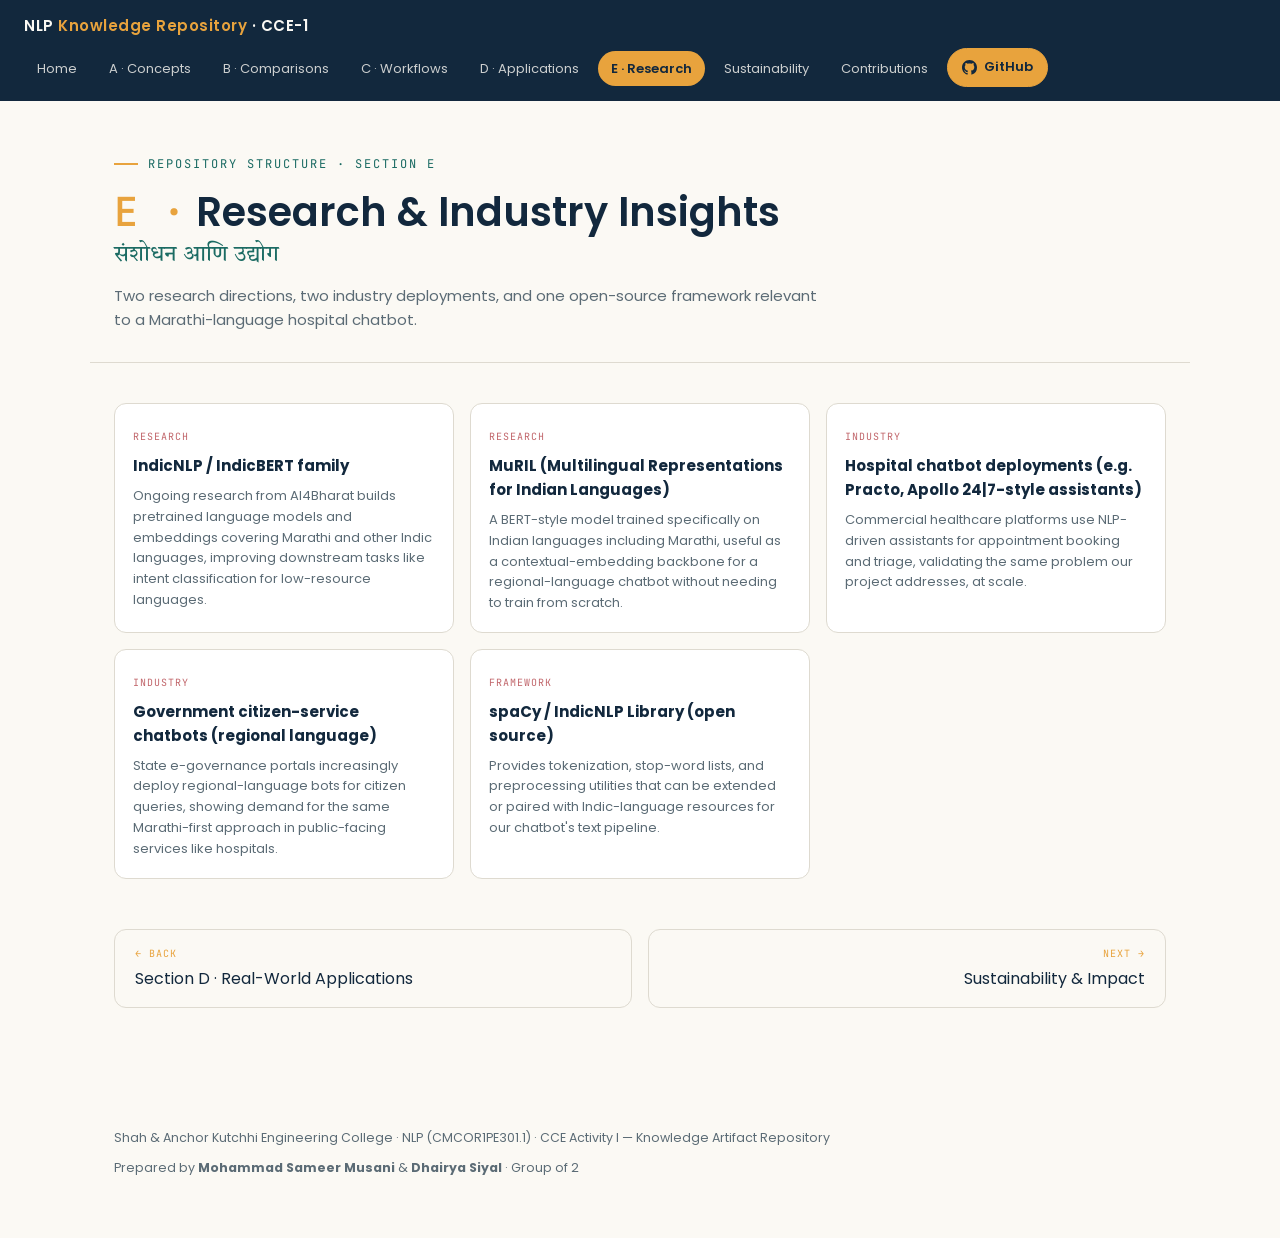
==== section-e.html @ 00bf5fa3 "Add files via upload" ====
<!DOCTYPE html>
<html lang="en">
<head>
<meta charset="UTF-8">
<meta name="viewport" content="width=device-width, initial-scale=1.0">
<title>Section E · Research &amp; Industry Insights — NLP Knowledge Repository</title>
<link rel="preconnect" href="https://fonts.googleapis.com">
<link href="https://fonts.googleapis.com/css2?family=Tiro+Devanagari+Marathi&family=Poppins:wght@300;400;500;600;700&family=JetBrains+Mono:wght@400;500;600&display=swap" rel="stylesheet">
<link rel="stylesheet" href="style.css">
</head>
<body>

<nav class="topnav">
  <a href="index.html" class="brand">NLP <span>Knowledge Repository</span> · CCE-1</a>
  <button class="navtoggle">Menu</button>
  <ul>
    <li><a href="index.html" class="link">Home</a></li>
    <li><a href="section-a.html" class="link">A · Concepts</a></li>
    <li><a href="section-b.html" class="link">B · Comparisons</a></li>
    <li><a href="section-c.html" class="link">C · Workflows</a></li>
    <li><a href="section-d.html" class="link">D · Applications</a></li>
    <li><a href="section-e.html" class="link active">E · Research</a></li>
    <li><a href="sustainability.html" class="link">Sustainability</a></li>
    <li><a href="contribution.html" class="link">Contributions</a></li>
    <li><a href="https://github.com/musanisameer668-creator/NPL-HOSPITAL-CHATBOT" target="_blank" rel="noopener" class="gh-btn"><svg viewBox="0 0 16 16" fill="currentColor" xmlns="http://www.w3.org/2000/svg"><path d="M8 0C3.58 0 0 3.58 0 8c0 3.54 2.29 6.53 5.47 7.59.4.07.55-.17.55-.38 0-.19-.01-.82-.01-1.49-2.01.37-2.53-.49-2.69-.94-.09-.23-.48-.94-.82-1.13-.28-.15-.68-.52-.01-.53.63-.01 1.08.58 1.23.82.72 1.21 1.87.87 2.33.66.07-.52.28-.87.51-1.07-1.78-.2-3.64-.89-3.64-3.95 0-.87.31-1.59.82-2.15-.08-.2-.36-1.02.08-2.12 0 0 .67-.21 2.2.82.64-.18 1.32-.27 2-.27.68 0 1.36.09 2 .27 1.53-1.04 2.2-.82 2.2-.82.44 1.1.16 1.92.08 2.12.51.56.82 1.27.82 2.15 0 3.07-1.87 3.75-3.65 3.95.29.25.54.73.54 1.48 0 1.07-.01 1.93-.01 2.2 0 .21.15.46.55.38A8.01 8.01 0 0 0 16 8c0-4.42-3.58-8-8-8z"/></svg>GitHub</a></li>
  </ul>
</nav>

<div class="pagehead">
  <div class="eyebrow">Repository Structure · Section E</div>
  <h1><span class="sec-num">E ·</span>Research &amp; Industry Insights<span class="mr">संशोधन आणि उद्योग</span></h1>
  <p class="lede">Two research directions, two industry deployments, and one open-source framework relevant to a Marathi-language hospital chatbot.</p>
</div>

<main>

  <div class="research-grid">
    <div class="rcard">
      <span class="tag">Research</span>
      <h4>IndicNLP / IndicBERT family</h4>
      <p>Ongoing research from AI4Bharat builds pretrained language models and embeddings covering Marathi and other Indic languages, improving downstream tasks like intent classification for low-resource languages.</p>
    </div>
    <div class="rcard">
      <span class="tag">Research</span>
      <h4>MuRIL (Multilingual Representations for Indian Languages)</h4>
      <p>A BERT-style model trained specifically on Indian languages including Marathi, useful as a contextual-embedding backbone for a regional-language chatbot without needing to train from scratch.</p>
    </div>
    <div class="rcard">
      <span class="tag">Industry</span>
      <h4>Hospital chatbot deployments (e.g. Practo, Apollo 24|7-style assistants)</h4>
      <p>Commercial healthcare platforms use NLP-driven assistants for appointment booking and triage, validating the same problem our project addresses, at scale.</p>
    </div>
    <div class="rcard">
      <span class="tag">Industry</span>
      <h4>Government citizen-service chatbots (regional language)</h4>
      <p>State e-governance portals increasingly deploy regional-language bots for citizen queries, showing demand for the same Marathi-first approach in public-facing services like hospitals.</p>
    </div>
    <div class="rcard">
      <span class="tag">Framework</span>
      <h4>spaCy / IndicNLP Library (open source)</h4>
      <p>Provides tokenization, stop-word lists, and preprocessing utilities that can be extended or paired with Indic-language resources for our chatbot's text pipeline.</p>
    </div>
  </div>

  <div class="pagenav">
    <a class="prev" href="section-d.html"><span class="lbl">← Back</span>Section D · Real-World Applications</a>
    <a class="next" href="sustainability.html"><span class="lbl">Next →</span>Sustainability &amp; Impact</a>
  </div>

</main>

<footer>
  <div>Shah &amp; Anchor Kutchhi Engineering College · NLP (CMCOR1PE301.1) · CCE Activity I — Knowledge Artifact Repository</div>
  <div style="margin-top:10px;">Prepared by <strong>Mohammad Sameer Musani</strong> &amp; <strong>Dhairya Siyal</strong> · Group of 2</div>
</footer>

<script src="script.js"></script>
</body>
</html>
---- style.css ----
:root{
  --ink:#12283D;
  --paper:#FBF9F4;
  --marigold:#E8A33D;
  --teal:#1B6B63;
  --slate:#5B6B75;
  --rose:#C1666B;
  --line:#DEDAD0;
  --card:#FFFFFF;
}
*{box-sizing:border-box; margin:0; padding:0;}
html{scroll-behavior:smooth;}
body{
  background:var(--paper);
  color:var(--ink);
  font-family:'Poppins',sans-serif;
  line-height:1.6;
  font-weight:400;
}
.mr{font-family:'Tiro Devanagari Marathi', serif;}
.mono{font-family:'JetBrains Mono',monospace;}
a{color:inherit;}

/* ---------- NAV ---------- */
nav.topnav{
  position:sticky; top:0; z-index:50;
  background:var(--ink); color:var(--paper);
  padding:14px 24px; display:flex; align-items:center; justify-content:space-between;
  flex-wrap:wrap; gap:10px;
}
nav.topnav .brand{font-weight:600; letter-spacing:.5px; font-size:15px; text-decoration:none; white-space:nowrap;}
nav.topnav .brand span{color:var(--marigold);}
nav.topnav ul{list-style:none; display:flex; gap:6px; flex-wrap:wrap; align-items:center;}
nav.topnav a.link{
  color:var(--paper); text-decoration:none; font-size:13px; opacity:.8;
  padding:7px 12px; border-radius:20px; border:1px solid transparent;
}
nav.topnav a.link:hover{opacity:1; border-color:#2C4356;}
nav.topnav a.link.active{opacity:1; background:var(--marigold); color:var(--ink); font-weight:600;}
.navtoggle{display:none; background:none; border:1px solid #2C4356; color:var(--paper); border-radius:8px; padding:8px 12px; font-size:13px; cursor:pointer;}

.gh-btn{
  display:inline-flex; align-items:center; gap:7px;
  background:var(--marigold); color:var(--ink) !important; font-weight:600;
  padding:8px 14px; border-radius:20px; font-size:13px; text-decoration:none;
  border:1px solid var(--marigold); opacity:1 !important; white-space:nowrap;
}
.gh-btn:hover{background:#fff; border-color:#fff;}
.gh-btn svg{width:15px; height:15px; flex-shrink:0;}
@media(max-width:860px){ .gh-btn{width:100%; justify-content:center;} }

@media(max-width:860px){
  .navtoggle{display:block;}
  nav.topnav ul{display:none; width:100%; flex-direction:column; align-items:stretch; gap:4px; margin-top:10px;}
  nav.topnav ul.open{display:flex;}
  nav.topnav a.link{width:100%;}
}

/* ---------- PAGE HEADER (non-home pages) ---------- */
.pagehead{max-width:1100px; margin:0 auto; padding:54px 24px 30px; border-bottom:1px solid var(--line);}
.eyebrow{
  font-family:'JetBrains Mono',monospace; font-size:12px; letter-spacing:2px; text-transform:uppercase;
  color:var(--teal); margin-bottom:14px; display:flex; align-items:center; gap:10px;
}
.eyebrow::before{content:""; width:24px; height:2px; background:var(--marigold); display:inline-block;}
.pagehead h1{font-size:clamp(26px,4vw,40px); font-weight:600; line-height:1.2;}
.pagehead h1 .sec-num{color:var(--marigold); font-family:'JetBrains Mono',monospace; margin-right:10px;}
.pagehead h1 .mr{display:block; font-size:.55em; color:var(--teal); font-weight:400; margin-top:6px;}
.pagehead p.lede{margin-top:16px; max-width:720px; color:var(--slate); font-size:15px;}

/* ---------- HERO (home only) ---------- */
header.hero{
  padding:70px 24px 50px; max-width:1100px; margin:0 auto;
  border-bottom:1px solid var(--line);
}
h1.title{font-size:clamp(28px,4.5vw,46px); font-weight:600; line-height:1.15; max-width:820px;}
h1.title .mr{color:var(--teal); font-weight:400; display:block; font-size:.62em; margin-bottom:6px;}
.hero-sub{margin-top:20px; max-width:640px; color:var(--slate); font-size:16px;}
.hero-meta{display:flex; gap:28px; margin-top:34px; flex-wrap:wrap;}
.hero-meta div{font-size:13px;}
.hero-meta strong{display:block; font-family:'JetBrains Mono',monospace; font-size:12px; color:var(--teal); text-transform:uppercase; letter-spacing:1px; margin-bottom:4px;}

/* ---------- DEMO WIDGET (signature element) ---------- */
.demo{
  margin-top:44px; background:var(--ink); color:var(--paper); border-radius:14px;
  padding:28px; position:relative; overflow:hidden;
}
.demo::after{content:""; position:absolute; right:-40px; top:-40px; width:160px; height:160px; border-radius:50%; background:radial-gradient(circle, rgba(232,163,61,.25), transparent 70%);}
.demo h3{font-size:14px; font-family:'JetBrains Mono',monospace; letter-spacing:1px; text-transform:uppercase; color:var(--marigold); margin-bottom:6px;}
.demo p.desc{font-size:13px; color:#C9D3D8; margin-bottom:16px; max-width:560px;}
.demo input{
  width:100%; padding:12px 14px; border-radius:8px; border:1px solid #2C4356; background:#0E1F2E; color:var(--paper);
  font-family:'Tiro Devanagari Marathi',serif; font-size:16px; outline:none;
}
.demo input:focus{border-color:var(--marigold);}
.pipeline{display:flex; gap:10px; flex-wrap:wrap; margin-top:18px;}
.pipeline .stage{flex:1; min-width:150px; background:#0E1F2E; border:1px solid #2C4356; border-radius:8px; padding:10px 12px;}
.pipeline .stage h4{font-size:11px; font-family:'JetBrains Mono',monospace; color:var(--marigold); text-transform:uppercase; letter-spacing:1px; margin-bottom:8px;}
.pipeline .tokens{display:flex; flex-wrap:wrap; gap:6px; min-height:26px;}
.pipeline .tok{background:#1B3245; padding:3px 9px; border-radius:20px; font-size:12px; font-family:'Tiro Devanagari Marathi',serif;}

/* home section-links grid */
.sec-links{max-width:1100px; margin:0 auto; padding:50px 24px 70px; display:grid; grid-template-columns:repeat(auto-fit,minmax(230px,1fr)); gap:16px;}
.sec-links a{
  display:block; background:var(--card); border:1px solid var(--line); border-radius:12px; padding:22px;
  text-decoration:none; color:var(--ink); transition:.2s;
}
.sec-links a:hover{border-color:var(--teal); box-shadow:0 6px 20px rgba(18,40,61,.06); transform:translateY(-2px);}
.sec-links .letter{font-family:'JetBrains Mono',monospace; color:var(--marigold); font-size:13px; font-weight:600;}
.sec-links h3{margin:6px 0 6px; font-size:17px;}
.sec-links p{font-size:13px; color:var(--slate);}

/* ---------- SECTIONS / MAIN ---------- */
main{max-width:1100px; margin:0 auto; padding:40px 24px 80px;}

/* concept grid */
.grid{display:grid; grid-template-columns:repeat(auto-fill,minmax(300px,1fr)); gap:18px;}
.card{background:var(--card); border:1px solid var(--line); border-radius:12px; padding:20px; transition:.2s; }
.card:hover{border-color:var(--teal); box-shadow:0 6px 20px rgba(18,40,61,.06);}
.card h4{font-size:16px; margin-bottom:2px;}
.card .tag{font-family:'JetBrains Mono',monospace; font-size:10px; color:var(--teal); text-transform:uppercase; letter-spacing:1px;}
.card dl{margin-top:12px; font-size:13px;}
.card dt{font-weight:600; color:var(--ink); margin-top:9px;}
.card dt::before{content:"— ";}
.card dd{color:var(--slate); margin-left:0; margin-top:2px;}
.card .ex{background:#F3F0E8; border-left:3px solid var(--marigold); padding:8px 10px; margin-top:9px; font-size:12.5px; border-radius:0 6px 6px 0;}
.card .ex .mr{color:var(--ink);}

/* subgroup label */
.subgroup{font-family:'JetBrains Mono',monospace; font-size:12px; letter-spacing:1.5px; text-transform:uppercase; color:var(--slate); margin:34px 0 14px; display:flex; align-items:center; gap:10px;}
.subgroup:first-child{margin-top:0;}
.subgroup::after{content:""; flex:1; height:1px; background:var(--line);}

/* comparison tables */
.compare{margin-bottom:34px; border:1px solid var(--line); border-radius:12px; overflow:hidden;}
.compare .head{background:var(--ink); color:var(--paper); padding:14px 20px; font-weight:600; display:flex; justify-content:space-between; align-items:center; flex-wrap:wrap; gap:6px;}
.compare .head span{font-family:'JetBrains Mono',monospace; font-size:11px; color:var(--marigold);}
table{width:100%; border-collapse:collapse; font-size:13.5px;}
th,td{padding:12px 20px; text-align:left; vertical-align:top; border-top:1px solid var(--line);}
th{background:#F3F0E8; font-family:'JetBrains Mono',monospace; font-size:11px; text-transform:uppercase; letter-spacing:.5px; color:var(--teal);}
td:first-child, th:first-child{width:26%; font-weight:600; color:var(--slate);}

/* workflow */
.flow{display:flex; align-items:stretch; gap:0; flex-wrap:wrap; margin-bottom:30px;}
.flow .step{background:var(--card); border:1px solid var(--line); border-radius:10px; padding:14px 16px; flex:1; min-width:150px; position:relative;}
.flow .step .n{font-family:'JetBrains Mono',monospace; font-size:11px; color:var(--marigold); font-weight:600;}
.flow .step h5{font-size:13.5px; margin:4px 0 4px;}
.flow .step p{font-size:12px; color:var(--slate);}
.flow .arrow{display:flex; align-items:center; justify-content:center; width:26px; color:var(--teal); font-size:18px;}
.flow-title{font-weight:600; margin-bottom:12px; font-size:15px;}

/* applications */
.app-row{display:grid; grid-template-columns:180px 1fr; gap:20px; padding:18px 0; border-top:1px solid var(--line);}
.app-row:first-of-type{border-top:none;}
.app-row h4{font-size:15px;}
.app-row .mr{color:var(--teal); font-size:12px; display:block; margin-top:2px;}
.app-row ul{margin-left:18px; font-size:13.5px; color:var(--slate);}
.app-row li{margin-bottom:4px;}

/* research */
.research-grid{display:grid; grid-template-columns:repeat(auto-fit,minmax(260px,1fr)); gap:16px;}
.rcard{background:var(--card); border:1px solid var(--line); border-radius:12px; padding:18px;}
.rcard .tag{font-family:'JetBrains Mono',monospace; font-size:10px; color:var(--rose); text-transform:uppercase; letter-spacing:1px;}
.rcard h4{margin:6px 0 8px; font-size:15px;}
.rcard p{font-size:13px; color:var(--slate);}

/* sustainability */
.sustain{background:var(--teal); color:var(--paper); border-radius:14px; padding:32px;}
.sustain h3{font-size:18px; margin-bottom:12px;}
.sustain p{font-size:14px; color:#DCEAE7; margin-bottom:12px;}
.sustain ul{margin:14px 0 0 18px; font-size:13.5px; color:#DCEAE7;}
.sustain li{margin-bottom:6px;}

/* contribution */
.contrib-table th, .contrib-table td{font-size:13px;}
.reflection{background:#F3F0E8; border-radius:12px; padding:22px; margin-top:20px; font-size:14px; color:var(--ink);}
.reflection h4{margin-bottom:10px;}
.reflection textarea{
  width:100%; min-height:120px; margin-top:10px; padding:12px; border-radius:8px; border:1px solid var(--line);
  font-family:'Poppins',sans-serif; font-size:13.5px; resize:vertical; background:#fff;
}

/* prev/next page footer nav */
.pagenav{display:flex; justify-content:space-between; gap:16px; margin-top:50px; flex-wrap:wrap;}
.pagenav a{
  flex:1; min-width:220px; border:1px solid var(--line); border-radius:12px; padding:16px 20px; text-decoration:none; color:var(--ink);
  transition:.2s;
}
.pagenav a:hover{border-color:var(--teal);}
.pagenav a.next{text-align:right;}
.pagenav .lbl{font-family:'JetBrains Mono',monospace; font-size:10px; color:var(--marigold); text-transform:uppercase; letter-spacing:1px; display:block; margin-bottom:4px;}

/* footer */
footer{padding:40px 24px 60px; max-width:1100px; margin:0 auto; color:var(--slate); font-size:12.5px;}
footer .decl{border-top:1px solid var(--line); margin-top:24px; padding-top:20px;}

@media(max-width:640px){
  .app-row{grid-template-columns:1fr;}
  td:first-child, th:first-child{width:auto;}
}

@media print{
  nav.topnav, .pagenav, .navtoggle{display:none !important;}
  body{background:#fff;}
  .card, .compare, .rcard{break-inside:avoid;}
}
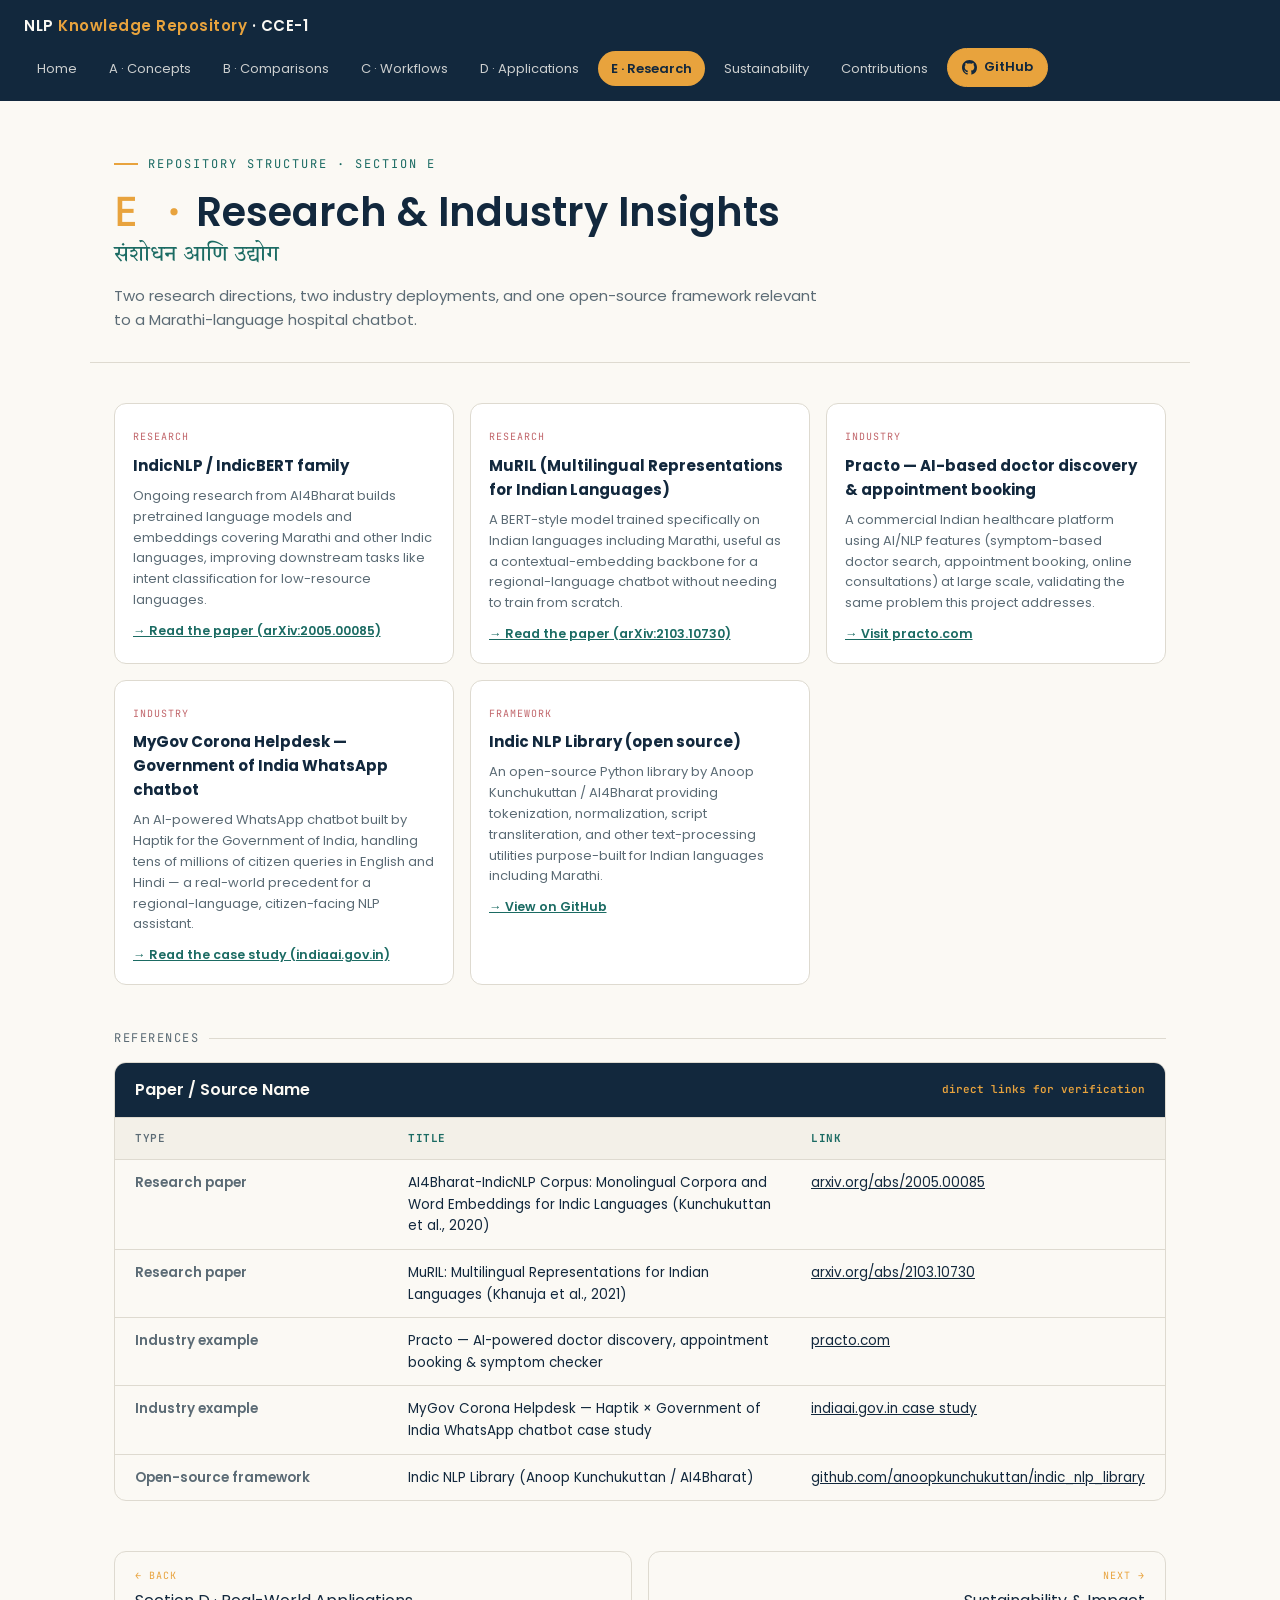
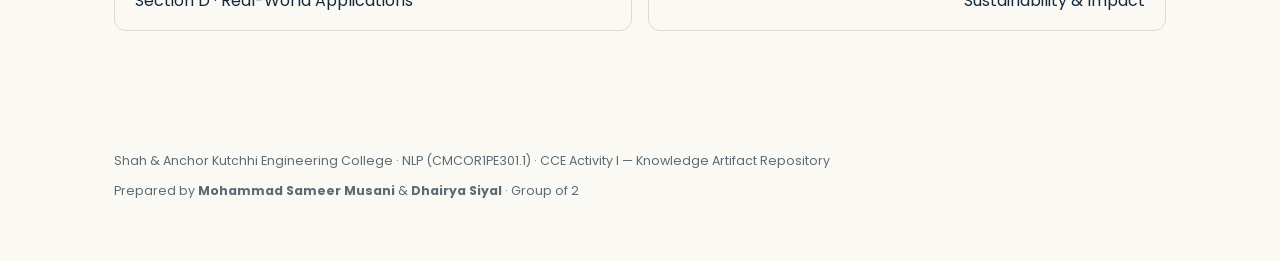
==== commit a2fc0e66: "Update section-e.html" ====
--- a/section-e.html
+++ b/section-e.html
@@ -39,27 +39,45 @@
       <span class="tag">Research</span>
       <h4>IndicNLP / IndicBERT family</h4>
       <p>Ongoing research from AI4Bharat builds pretrained language models and embeddings covering Marathi and other Indic languages, improving downstream tasks like intent classification for low-resource languages.</p>
+      <p style="margin-top:10px;"><a href="https://arxiv.org/abs/2005.00085" target="_blank" rel="noopener" style="color:var(--teal); font-weight:600; font-size:12.5px;">→ Read the paper (arXiv:2005.00085)</a></p>
     </div>
     <div class="rcard">
       <span class="tag">Research</span>
       <h4>MuRIL (Multilingual Representations for Indian Languages)</h4>
       <p>A BERT-style model trained specifically on Indian languages including Marathi, useful as a contextual-embedding backbone for a regional-language chatbot without needing to train from scratch.</p>
+      <p style="margin-top:10px;"><a href="https://arxiv.org/abs/2103.10730" target="_blank" rel="noopener" style="color:var(--teal); font-weight:600; font-size:12.5px;">→ Read the paper (arXiv:2103.10730)</a></p>
     </div>
     <div class="rcard">
       <span class="tag">Industry</span>
-      <h4>Hospital chatbot deployments (e.g. Practo, Apollo 24|7-style assistants)</h4>
-      <p>Commercial healthcare platforms use NLP-driven assistants for appointment booking and triage, validating the same problem our project addresses, at scale.</p>
+      <h4>Practo — AI-based doctor discovery &amp; appointment booking</h4>
+      <p>A commercial Indian healthcare platform using AI/NLP features (symptom-based doctor search, appointment booking, online consultations) at large scale, validating the same problem this project addresses.</p>
+      <p style="margin-top:10px;"><a href="https://www.practo.com/" target="_blank" rel="noopener" style="color:var(--teal); font-weight:600; font-size:12.5px;">→ Visit practo.com</a></p>
     </div>
     <div class="rcard">
       <span class="tag">Industry</span>
-      <h4>Government citizen-service chatbots (regional language)</h4>
-      <p>State e-governance portals increasingly deploy regional-language bots for citizen queries, showing demand for the same Marathi-first approach in public-facing services like hospitals.</p>
+      <h4>MyGov Corona Helpdesk — Government of India WhatsApp chatbot</h4>
+      <p>An AI-powered WhatsApp chatbot built by Haptik for the Government of India, handling tens of millions of citizen queries in English and Hindi — a real-world precedent for a regional-language, citizen-facing NLP assistant.</p>
+      <p style="margin-top:10px;"><a href="https://indiaai.gov.in/case-study/india-s-ai-enabled-covid-19-helpdesk-to-suppress-misinformation" target="_blank" rel="noopener" style="color:var(--teal); font-weight:600; font-size:12.5px;">→ Read the case study (indiaai.gov.in)</a></p>
     </div>
     <div class="rcard">
       <span class="tag">Framework</span>
-      <h4>spaCy / IndicNLP Library (open source)</h4>
-      <p>Provides tokenization, stop-word lists, and preprocessing utilities that can be extended or paired with Indic-language resources for our chatbot's text pipeline.</p>
+      <h4>Indic NLP Library (open source)</h4>
+      <p>An open-source Python library by Anoop Kunchukuttan / AI4Bharat providing tokenization, normalization, script transliteration, and other text-processing utilities purpose-built for Indian languages including Marathi.</p>
+      <p style="margin-top:10px;"><a href="https://github.com/anoopkunchukuttan/indic_nlp_library" target="_blank" rel="noopener" style="color:var(--teal); font-weight:600; font-size:12.5px;">→ View on GitHub</a></p>
     </div>
+  </div>
+
+  <div class="subgroup" style="margin-top:44px;">References</div>
+  <div class="compare">
+    <div class="head">Paper / Source Name <span>direct links for verification</span></div>
+    <table>
+      <tr><th>Type</th><th>Title</th><th>Link</th></tr>
+      <tr><td>Research paper</td><td>AI4Bharat-IndicNLP Corpus: Monolingual Corpora and Word Embeddings for Indic Languages (Kunchukuttan et al., 2020)</td><td><a href="https://arxiv.org/abs/2005.00085" target="_blank" rel="noopener">arxiv.org/abs/2005.00085</a></td></tr>
+      <tr><td>Research paper</td><td>MuRIL: Multilingual Representations for Indian Languages (Khanuja et al., 2021)</td><td><a href="https://arxiv.org/abs/2103.10730" target="_blank" rel="noopener">arxiv.org/abs/2103.10730</a></td></tr>
+      <tr><td>Industry example</td><td>Practo — AI-powered doctor discovery, appointment booking &amp; symptom checker</td><td><a href="https://www.practo.com/" target="_blank" rel="noopener">practo.com</a></td></tr>
+      <tr><td>Industry example</td><td>MyGov Corona Helpdesk — Haptik × Government of India WhatsApp chatbot case study</td><td><a href="https://indiaai.gov.in/case-study/india-s-ai-enabled-covid-19-helpdesk-to-suppress-misinformation" target="_blank" rel="noopener">indiaai.gov.in case study</a></td></tr>
+      <tr><td>Open-source framework</td><td>Indic NLP Library (Anoop Kunchukuttan / AI4Bharat)</td><td><a href="https://github.com/anoopkunchukuttan/indic_nlp_library" target="_blank" rel="noopener">github.com/anoopkunchukuttan/indic_nlp_library</a></td></tr>
+    </table>
   </div>
 
   <div class="pagenav">
